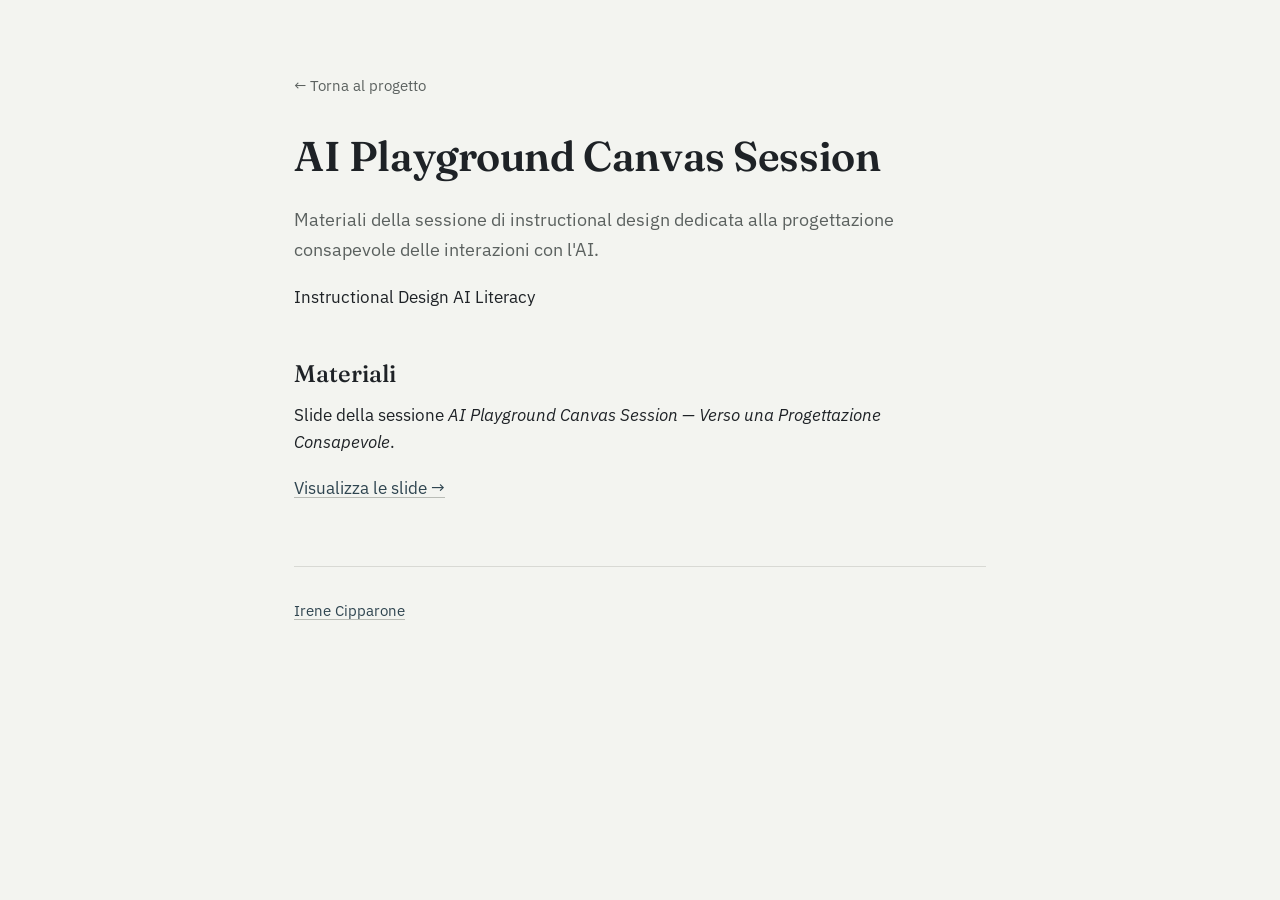
==== ai-playground-canvas-session/index.html @ 111591ee "Create index.html" ====
<!DOCTYPE html>
<html lang="it">
<head>
  <meta charset="UTF-8">
  <meta name="viewport" content="width=device-width, initial-scale=1.0">

  <title>AI Playground Canvas Session — Materiali</title>

  <link rel="stylesheet" href="../style.css">
</head>

<body>

  <div class="wrap">

    <header>
      <a class="eyebrow-link" href="../ai-playground-canvas-session.html">
        ← Torna al progetto
      </a>

      <h1>AI Playground Canvas Session</h1>

      <p class="lede">
        Materiali della sessione di instructional design dedicata
        alla progettazione consapevole delle interazioni con l'AI.
      </p>
    </header>


    <section class="section-block">

      <div class="meta">
        <span>Instructional Design</span>
        <span>AI Literacy</span>
      </div>

      <h2>Materiali</h2>

      <p>
        Slide della sessione <em>AI Playground Canvas Session —
        Verso una Progettazione Consapevole</em>.
      </p>

      <a
        class="go"
        href="AI-Playground-Canvas-Session-slides.pdf"
        target="_blank"
        rel="noopener"
      >
        Visualizza le slide →
      </a>

    </section>


    <div class="rule"></div>


    <footer>
      <a href="../index.html">Irene Cipparone</a>
    </footer>

  </div>

</body>
</html>
---- style.css ----
@import url('https://fonts.googleapis.com/css2?family=Fraunces:opsz,wght@9..144,400;9..144,500;9..144,600&family=IBM+Plex+Sans:wght@400;500;600&display=swap');

:root {
  --paper: #f3f4f0;
  --ink: #1e2226;
  --ink-soft: #5b615f;
  --primary: #2f4550;
  --accent: #b98b2a;
  --line: #d8d9d4;
  --line-strong: #b9bcb6;
  --max-width: 740px;
}

* { box-sizing: border-box; }

html { scroll-behavior: smooth; }

body {
  margin: 0;
  background: var(--paper);
  color: var(--ink);
  font-family: 'IBM Plex Sans', -apple-system, Segoe UI, sans-serif;
  font-size: 17px;
  line-height: 1.6;
  -webkit-font-smoothing: antialiased;
}

.wrap {
  max-width: var(--max-width);
  margin: 0 auto;
  padding: 4.5rem 1.5rem 6rem;
}

h1, h2, h3 {
  font-family: 'Fraunces', Georgia, serif;
  font-weight: 500;
  line-height: 1.15;
  margin: 0 0 0.6em;
  color: var(--ink);
}

h1 { font-size: 2.6rem; font-weight: 600; letter-spacing: -0.01em; }
h2 { font-size: 1.5rem; margin-top: 3rem; }
h3 { font-size: 1.15rem; margin-bottom: 0.3em; }

p { margin: 0 0 1.1em; max-width: 68ch; }

a { color: var(--primary); text-decoration: underline; text-decoration-color: var(--line-strong); text-underline-offset: 3px; }
a:hover { text-decoration-color: var(--primary); }

.eyebrow-link {
  display: inline-block;
  font-size: 0.95rem;
  margin-bottom: 2.2rem;
  text-decoration: none;
  color: var(--ink-soft);
}
.eyebrow-link:hover { color: var(--primary); }

.lede {
  font-size: 1.15rem;
  color: var(--ink-soft);
  max-width: 60ch;
}

/* Token chip motif — used once as the page's signature, not scattered */
.tokens {
  display: flex;
  flex-wrap: wrap;
  gap: 0.5rem;
  margin: 1.8rem 0 2.4rem;
}
.token {
  font-family: 'IBM Plex Sans', sans-serif;
  font-size: 0.85rem;
  padding: 0.3em 0.7em;
  border: 1px solid var(--line-strong);
  border-radius: 3px;
  color: var(--ink-soft);
  background: transparent;
}
.token.on { border-color: var(--accent); color: var(--accent); }

hr.rule { border: none; border-top: 1px solid var(--line); margin: 3rem 0; }

/* Workshop / project entries on the index */
.entry {
  padding: 1.8rem 0;
  border-top: 1px solid var(--line);
}
.entry:last-child { border-bottom: 1px solid var(--line); }

.entry h3 a { color: var(--ink); text-decoration: none; }
.entry h3 a:hover { color: var(--primary); }

.entry .meta {
  font-size: 0.9rem;
  color: var(--ink-soft);
  margin-bottom: 0.5em;
}
.entry .meta span:not(:last-child)::after { content: "/"; margin: 0 0.5em; color: var(--line-strong); }

.entry p { margin-bottom: 0.4em; }

.entry .go {
  font-size: 0.92rem;
  font-weight: 500;
}

footer {
  margin-top: 4rem;
  padding-top: 2rem;
  border-top: 1px solid var(--line);
  font-size: 0.92rem;
  color: var(--ink-soft);
}

/* Detail page sections */
.section-block { margin-bottom: 2.6rem; }

.list-plain { padding-left: 1.2em; margin: 0 0 1.1em; }
.list-plain li { margin-bottom: 0.4em; }

.note {
  border-left: 2px solid var(--accent);
  padding: 0.2rem 0 0.2rem 1rem;
  color: var(--ink-soft);
  font-size: 0.95rem;
  margin: 1.6rem 0;
}

@media (max-width: 600px) {
  h1 { font-size: 2rem; }
  .wrap { padding: 3rem 1.25rem 4rem; }
}
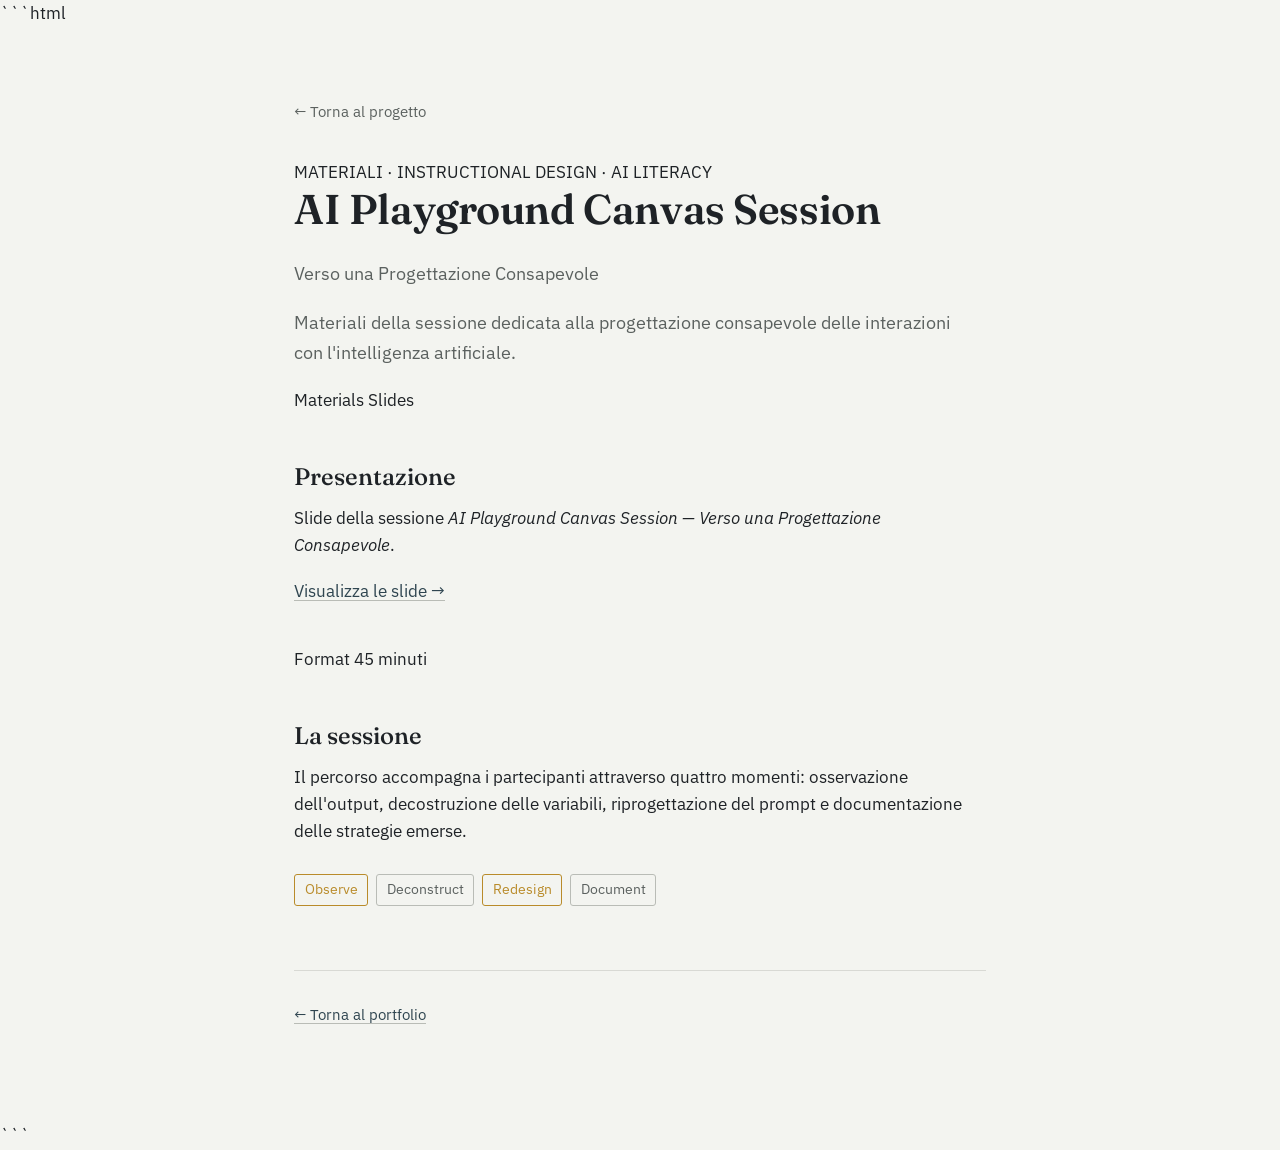
==== commit 4c38e511: "Update index.html" ====
--- a/ai-playground-canvas-session/index.html
+++ b/ai-playground-canvas-session/index.html
@@ -1,66 +1,133 @@
+```html
 <!DOCTYPE html>
 <html lang="it">
+
 <head>
+
   <meta charset="UTF-8">
   <meta name="viewport" content="width=device-width, initial-scale=1.0">
 
   <title>AI Playground Canvas Session — Materiali</title>
 
   <link rel="stylesheet" href="../style.css">
+
 </head>
+
 
 <body>
 
-  <div class="wrap">
-
-    <header>
-      <a class="eyebrow-link" href="../ai-playground-canvas-session.html">
-        ← Torna al progetto
-      </a>
-
-      <h1>AI Playground Canvas Session</h1>
-
-      <p class="lede">
-        Materiali della sessione di instructional design dedicata
-        alla progettazione consapevole delle interazioni con l'AI.
-      </p>
-    </header>
+<div class="wrap">
 
 
-    <section class="section-block">
+  <!-- HEADER -->
 
-      <div class="meta">
-        <span>Instructional Design</span>
-        <span>AI Literacy</span>
-      </div>
+  <header>
 
-      <h2>Materiali</h2>
+    <a class="eyebrow-link" href="../ai-playground-canvas-session.html">
+      ← Torna al progetto
+    </a>
 
-      <p>
-        Slide della sessione <em>AI Playground Canvas Session —
-        Verso una Progettazione Consapevole</em>.
-      </p>
+    <div class="eyebrow">
+      MATERIALI · INSTRUCTIONAL DESIGN · AI LITERACY
+    </div>
 
-      <a
-        class="go"
-        href="AI-Playground-Canvas-Session-slides.pdf"
-        target="_blank"
-        rel="noopener"
-      >
-        Visualizza le slide →
-      </a>
+    <h1>
+      AI Playground Canvas Session
+    </h1>
 
-    </section>
+    <p class="lede">
+      Verso una Progettazione Consapevole
+    </p>
+
+    <p class="lede">
+      Materiali della sessione dedicata alla progettazione
+      consapevole delle interazioni con l'intelligenza artificiale.
+    </p>
+
+  </header>
 
 
-    <div class="rule"></div>
+
+  <!-- MATERIALS -->
+
+  <section class="section-block">
+
+    <div class="meta">
+      <span>Materials</span>
+      <span>Slides</span>
+    </div>
+
+    <h2>
+      Presentazione
+    </h2>
+
+    <p>
+      Slide della sessione
+      <em>AI Playground Canvas Session — Verso una Progettazione Consapevole</em>.
+    </p>
+
+    <a
+      class="go"
+      href="ai-playground-canvas-session-slides.pdf"
+      target="_blank"
+      rel="noopener"
+    >
+      Visualizza le slide →
+    </a>
+
+  </section>
 
 
-    <footer>
-      <a href="../index.html">Irene Cipparone</a>
-    </footer>
 
-  </div>
+  <!-- SESSION -->
+
+  <section class="section-block">
+
+    <div class="meta">
+      <span>Format</span>
+      <span>45 minuti</span>
+    </div>
+
+    <h2>
+      La sessione
+    </h2>
+
+    <p>
+      Il percorso accompagna i partecipanti attraverso quattro
+      momenti: osservazione dell'output, decostruzione delle
+      variabili, riprogettazione del prompt e documentazione
+      delle strategie emerse.
+    </p>
+
+    <div class="tokens">
+
+      <span class="token on">Observe</span>
+      <span class="token">Deconstruct</span>
+      <span class="token on">Redesign</span>
+      <span class="token">Document</span>
+
+    </div>
+
+  </section>
+
+
+
+  <!-- FOOTER -->
+
+  <div class="rule"></div>
+
+  <footer>
+
+    <a href="../index.html">
+      ← Torna al portfolio
+    </a>
+
+  </footer>
+
+
+</div>
 
 </body>
+
 </html>
+```
